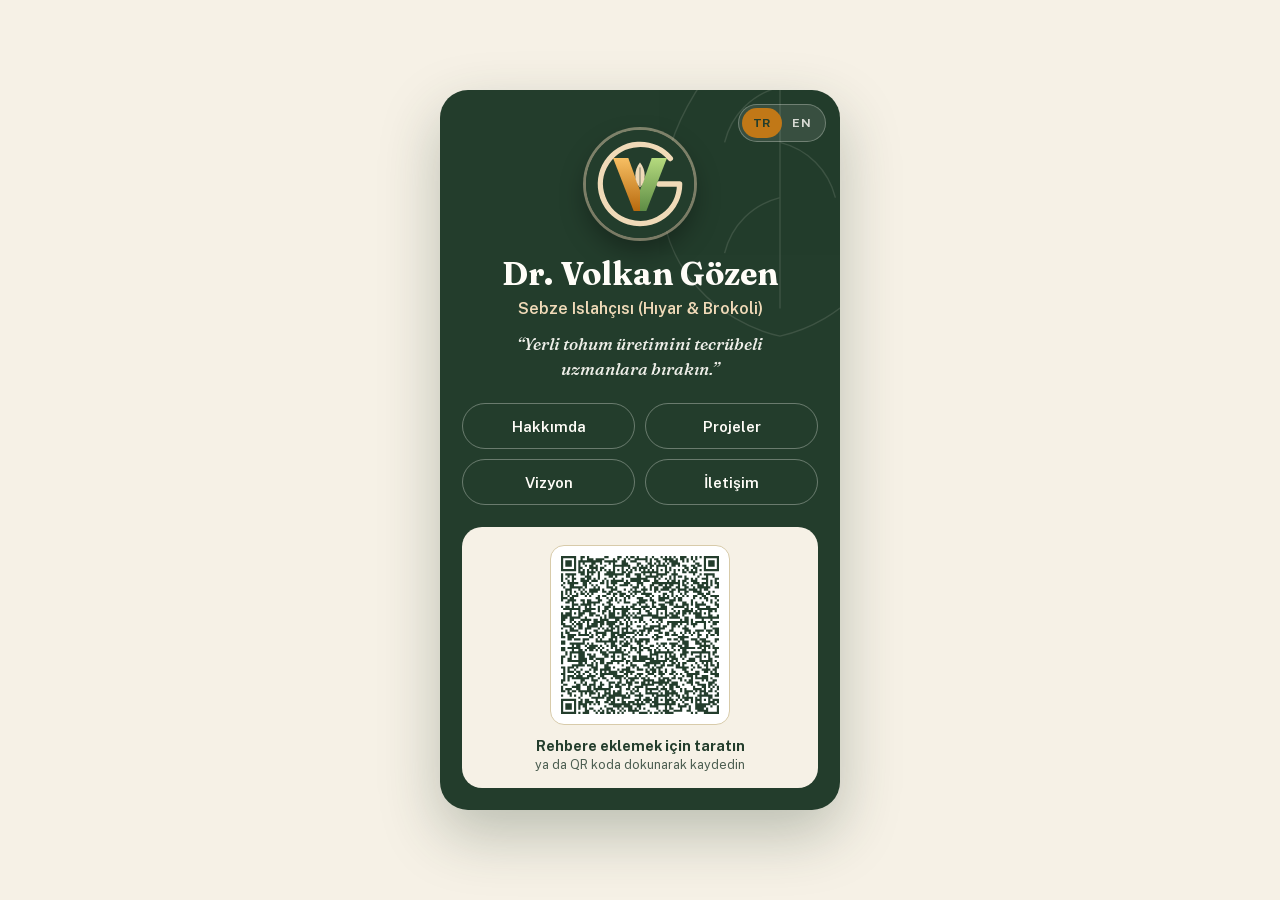
==== index.html @ b50037b3 "Add files via upload" ====
<!DOCTYPE html>
<html lang="tr">
<head>
<meta charset="utf-8">
<meta name="viewport" content="width=device-width, initial-scale=1, viewport-fit=cover">
<meta name="theme-color" content="#F6F1E6">
<title>Dr. Volkan Gözen — BizCard</title>
<meta name="description" content="Ziraat Mühendisi · Sebze Islahçısı · Veri Analisti — Antalya Batı Akdeniz Tarımsal Araştırma Enstitüsü">
<link rel="canonical" href="https://vlkgzn.github.io/BizCard/">
<link rel="alternate" hreflang="tr" href="https://vlkgzn.github.io/BizCard/">
<link rel="alternate" hreflang="en" href="https://vlkgzn.github.io/BizCard/en.html">
<link rel="icon" type="image/svg+xml" href="logo.svg">
<link rel="apple-touch-icon" href="apple-touch-icon.png">
<meta property="og:type" content="profile">
<meta property="og:url" content="https://vlkgzn.github.io/BizCard/">
<meta property="og:title" content="Dr. Volkan Gözen — BizCard">
<meta property="og:description" content="Ziraat Mühendisi · Sebze Islahçısı · Veri Analisti — Antalya Batı Akdeniz Tarımsal Araştırma Enstitüsü">
<meta property="og:image" content="https://vlkgzn.github.io/BizCard/og-image.png">
<meta name="twitter:card" content="summary_large_image">
<meta name="format-detection" content="telephone=no">
<style>
@font-face{font-family:'Fraunces';font-style:normal;font-weight:400 700;font-display:swap;src:url([data-uri]) format('woff2');unicode-range:U+0100-02BA,U+02BD-02C5,U+02C7-02CC,U+02CE-02D7,U+02DD-02FF,U+0304,U+0308,U+0329,U+1D00-1DBF,U+1E00-1E9F,U+1EF2-1EFF,U+2020,U+20A0-20AB,U+20AD-20C0,U+2113,U+2C60-2C7F,U+A720-A7FF;}
@font-face{font-family:'Fraunces';font-style:normal;font-weight:400 700;font-display:swap;src:url([data-uri]) format('woff2');unicode-range:U+0000-00FF,U+0131,U+0152-0153,U+02BB-02BC,U+02C6,U+02DA,U+02DC,U+0304,U+0308,U+0329,U+2000-206F,U+20AC,U+2122,U+2191,U+2193,U+2212,U+2215,U+FEFF,U+FFFD;}
@font-face{font-family:'Fraunces';font-style:italic;font-weight:500;font-display:swap;src:url([data-uri]) format('woff2');unicode-range:U+0100-02BA,U+02BD-02C5,U+02C7-02CC,U+02CE-02D7,U+02DD-02FF,U+0304,U+0308,U+0329,U+1D00-1DBF,U+1E00-1E9F,U+1EF2-1EFF,U+2020,U+20A0-20AB,U+20AD-20C0,U+2113,U+2C60-2C7F,U+A720-A7FF;}
@font-face{font-family:'Fraunces';font-style:italic;font-weight:500;font-display:swap;src:url([data-uri]) format('woff2');unicode-range:U+0000-00FF,U+0131,U+0152-0153,U+02BB-02BC,U+02C6,U+02DA,U+02DC,U+0304,U+0308,U+0329,U+2000-206F,U+20AC,U+2122,U+2191,U+2193,U+2212,U+2215,U+FEFF,U+FFFD;}
@font-face{font-family:'Public Sans';font-style:normal;font-weight:400 700;font-display:swap;src:url([data-uri]) format('woff2');unicode-range:U+0100-02BA,U+02BD-02C5,U+02C7-02CC,U+02CE-02D7,U+02DD-02FF,U+0304,U+0308,U+0329,U+1D00-1DBF,U+1E00-1E9F,U+1EF2-1EFF,U+2020,U+20A0-20AB,U+20AD-20C0,U+2113,U+2C60-2C7F,U+A720-A7FF;}
@font-face{font-family:'Public Sans';font-style:normal;font-weight:400 700;font-display:swap;src:url([data-uri]) format('woff2');unicode-range:U+0000-00FF,U+0131,U+0152-0153,U+02BB-02BC,U+02C6,U+02DA,U+02DC,U+0304,U+0308,U+0329,U+2000-206F,U+20AC,U+2122,U+2191,U+2193,U+2212,U+2215,U+FEFF,U+FFFD;}
:root{
  --ink:#1F2E24;
  --ink-soft:#4B5D50;
  --paper:#F6F1E6;
  --paper-2:#EDE4CF;
  --line:#D8CBAA;
  --pine:#233D2C;
  --pine-2:#2F4D38;
  --amber:#C17817;
  --amber-soft:#F0DAB8;
  --white:#FFFDF8;
  --gutter:40px;
}

*{box-sizing:border-box;}
html{-webkit-text-size-adjust:100%;}
body{margin:0;min-height:100vh;min-height:100dvh;background:var(--paper);font-family:'Public Sans',-apple-system,BlinkMacSystemFont,sans-serif;
  display:flex;align-items:center;justify-content:center;padding:20px 16px calc(20px + env(safe-area-inset-bottom));-webkit-font-smoothing:antialiased;}
a{color:inherit;text-decoration:none;-webkit-tap-highlight-color:transparent;}
.biz{position:relative;overflow:hidden;width:100%;max-width:400px;background:var(--pine);color:var(--white);border-radius:28px;
  padding:26px 22px 22px;text-align:center;box-shadow:0 24px 60px rgba(35,61,44,.28);}
.deco{position:absolute;right:-120px;top:-100px;width:360px;height:360px;opacity:.12;pointer-events:none;}
.lang{position:absolute;top:14px;right:14px;display:inline-flex;padding:3px;border-radius:999px;background:rgba(255,253,248,.1);border:1px solid rgba(255,253,248,.28);}
.lang a{display:inline-flex;align-items:center;justify-content:center;min-width:40px;min-height:30px;padding:0 10px;border-radius:999px;font-size:12px;font-weight:700;letter-spacing:.06em;color:rgba(255,253,248,.8);}
.lang a[aria-current="page"]{background:var(--amber);color:var(--pine);}
.logo{position:relative;display:block;width:108px;height:108px;margin:14px auto 0;border-radius:50%;
  box-shadow:0 0 0 3px rgba(240,218,184,.45),0 12px 26px rgba(0,0,0,.35);}
.logo svg{width:100%;height:100%;}
h1{position:relative;font-family:'Fraunces',Georgia,serif;font-weight:700;font-size:32px;line-height:1.1;margin:18px 0 0;}
.cred{font-size:.62em;font-weight:600;white-space:nowrap;}
.title{position:relative;font-size:16px;font-weight:600;color:var(--amber-soft);margin:8px 0 0;}
.quote{position:relative;font-family:'Fraunces',Georgia,serif;font-style:italic;font-weight:500;font-size:17px;line-height:1.45;opacity:.92;margin:14px auto 0;max-width:300px;}
.nav{position:relative;display:grid;grid-template-columns:1fr 1fr;gap:10px;margin-top:22px;}
.nav a{display:flex;align-items:center;justify-content:center;min-height:46px;border-radius:999px;border:1.5px solid rgba(255,253,248,.32);font-weight:600;font-size:15px;transition:background .15s,border-color .15s,color .15s;}
.nav a:hover,.nav a:active{background:var(--amber);border-color:var(--amber);color:var(--pine);}
.qr{position:relative;margin-top:22px;background:var(--paper);color:var(--ink);border-radius:20px;padding:18px 16px 16px;}
.qr a{display:block;width:180px;height:180px;margin:0 auto;padding:10px;background:#fff;border:1px solid var(--line);border-radius:14px;}
.qr svg{display:block;width:100%;height:100%;}
.qr-scan{font-size:14.5px;font-weight:700;color:var(--pine);margin:12px 0 0;}
.qr-tap{font-size:12.5px;color:var(--ink-soft);margin:3px 0 0;}
a:focus-visible{outline:3px solid var(--amber);outline-offset:3px;}
@media (max-width:360px){.logo{width:92px;height:92px;}h1{font-size:28px;}.qr a{width:160px;height:160px;}.nav a{font-size:14px;}}
@media (max-height:700px){.logo{width:84px;height:84px;margin-top:8px;}h1{margin-top:12px;}.qr a{width:150px;height:150px;}}

</style>
</head>
<body>
<main class="biz">
  <svg class="deco" viewBox="0 0 520 520" fill="none" stroke="#F6F1E6" stroke-width="2" aria-hidden="true">
    <path d="M260 20 C160 90 90 200 90 300 C90 400 170 480 260 500 C350 480 430 400 430 300 C430 200 360 90 260 20 Z"/><path d="M260 60 L260 460"/>
    <path d="M260 140 C220 150 190 180 180 220"/><path d="M260 220 C300 230 330 260 340 300"/><path d="M260 300 C220 310 190 340 180 380"/>
  </svg>
  <nav class="lang" aria-label="Dil seçimi">
    <a href="./" lang="tr" hreflang="tr" aria-current="page">TR</a>
    <a href="en.html" lang="en" hreflang="en">EN</a>
  </nav>
  <div class="logo"><svg xmlns="http://www.w3.org/2000/svg" viewBox="0 0 120 120" role="img" aria-label="Volkan Gözen logo"><defs><linearGradient id="vg-leaf" x1="0" y1="1" x2="0" y2="0"><stop offset="0" stop-color="#B86A0E"/><stop offset="1" stop-color="#F7BF63"/></linearGradient><linearGradient id="vg-green" x1="0" y1="1" x2="0" y2="0"><stop offset="0" stop-color="#5E8C45"/><stop offset="1" stop-color="#B5DA7E"/></linearGradient></defs>
<circle cx="60" cy="60" r="60" fill="#233D2C"/><path d="M93.7 31.7 A44 44 0 1 0 104 60 H81" fill="none" stroke="#F0DAB8" stroke-width="6" stroke-linecap="round" stroke-linejoin="round"/>
<path d="M30 31 H47 L60 67 V90 H53 Z" fill="url(#vg-leaf)"/><path d="M73 31 H90 L67 90 H60 V67 Z" fill="url(#vg-green)"/>
<path d="M60 64 C53 56 53 45 60 36 C67 45 67 56 60 64 Z" fill="#F0DAB8"/>
<path d="M60 62 V42" stroke="#233D2C" stroke-width="1.3" opacity=".5" stroke-linecap="round"/></svg></div>
  <h1>Dr. Volkan Gözen</h1>
  <p class="title">Sebze Islahçısı (Hıyar &amp; Brokoli)</p>
  <p class="quote">“Yerli tohum üretimini tecrübeli uzmanlara bırakın.”</p>
  <nav class="nav" aria-label="Bölümler">
    <a href="https://vlkgzn.github.io/dijital-kartvizit/#hakkimda">Hakkımda</a>
    <a href="https://vlkgzn.github.io/dijital-kartvizit/#projeler">Projeler</a>
    <a href="https://vlkgzn.github.io/dijital-kartvizit/#vizyon">Vizyon</a>
    <a href="https://vlkgzn.github.io/dijital-kartvizit/#iletisim">İletişim</a>
  </nav>
  <section class="qr">
    <a href="volkan-gozen.vcf" download="Volkan-Gozen.vcf" aria-label="Rehbere Kaydet"><svg xmlns="http://www.w3.org/2000/svg" viewBox="0 0 73 73"><path stroke="#233d2c" d="M0 0.5h7m2 0h2m1 0h1m7 0h2m4 0h2m2 0h1m1 0h2m1 0h1m3 0h1m2 0h1m3 0h1m1 0h1m1 0h1m1 0h1m2 0h3m2 0h1m1 0h1m1 0h1m1 0h7m-73 1h1m5 0h1m2 0h1m2 0h3m1 0h4m4 0h1m1 0h1m2 0h1m1 0h1m2 0h6m1 0h1m1 0h2m2 0h5m1 0h1m1 0h2m1 0h1m1 0h1m1 0h1m3 0h1m5 0h1m-73 1h1m1 0h3m1 0h1m1 0h11m1 0h6m2 0h2m2 0h3m4 0h1m1 0h1m2 0h2m2 0h1m1 0h4m2 0h1m1 0h1m2 0h1m4 0h1m1 0h3m1 0h1m-73 1h1m1 0h3m1 0h1m1 0h1m1 0h1m3 0h2m2 0h1m3 0h1m1 0h1m3 0h3m4 0h2m3 0h2m1 0h1m1 0h1m1 0h1m1 0h1m1 0h4m7 0h2m2 0h1m1 0h3m1 0h1m-73 1h1m1 0h3m1 0h1m1 0h1m2 0h1m1 0h2m1 0h1m3 0h1m3 0h8m3 0h1m1 0h1m1 0h1m1 0h2m1 0h5m2 0h2m1 0h1m1 0h2m2 0h2m1 0h2m1 0h1m1 0h3m1 0h1m-73 1h1m5 0h1m1 0h2m3 0h4m1 0h2m4 0h1m3 0h1m2 0h1m1 0h2m1 0h4m1 0h1m2 0h1m3 0h1m1 0h1m6 0h2m2 0h2m3 0h1m5 0h1m-73 1h7m1 0h1m1 0h1m1 0h1m1 0h1m1 0h1m1 0h1m1 0h1m1 0h1m1 0h1m1 0h1m1 0h1m1 0h1m1 0h1m1 0h1m1 0h1m1 0h1m1 0h1m1 0h1m1 0h1m1 0h1m1 0h1m1 0h1m1 0h1m1 0h1m1 0h1m1 0h1m1 0h1m1 0h1m1 0h1m1 0h7m-65 1h3m1 0h4m1 0h1m3 0h4m3 0h2m1 0h2m4 0h8m3 0h2m2 0h1m3 0h2m1 0h4m-63 1h1m1 0h5m2 0h2m1 0h1m1 0h1m2 0h1m2 0h9m1 0h2m2 0h3m1 0h1m2 0h1m2 0h5m2 0h3m7 0h1m2 0h1m1 0h5m-71 1h1m2 0h1m1 0h1m5 0h3m3 0h1m4 0h2m1 0h1m4 0h2m3 0h2m2 0h6m1 0h1m3 0h1m1 0h1m1 0h2m1 0h1m5 0h1m3 0h1m2 0h1m-71 1h1m1 0h1m2 0h2m2 0h2m1 0h2m1 0h1m1 0h1m2 0h1m3 0h1m3 0h1m3 0h8m3 0h1m1 0h1m2 0h1m1 0h1m1 0h1m4 0h2m1 0h1m1 0h1m2 0h3m3 0h2m-73 1h1m2 0h1m1 0h1m3 0h4m1 0h3m2 0h1m1 0h1m1 0h6m1 0h1m1 0h5m1 0h3m2 0h2m4 0h1m1 0h2m1 0h1m1 0h2m2 0h3m4 0h1m1 0h1m1 0h1m-71 1h1m1 0h5m2 0h2m1 0h1m4 0h2m1 0h1m1 0h3m3 0h3m3 0h3m4 0h13m1 0h1m1 0h1m2 0h3m1 0h3m1 0h1m1 0h2m-73 1h1m3 0h2m4 0h2m2 0h1m1 0h1m4 0h1m2 0h1m2 0h4m1 0h1m2 0h1m1 0h1m3 0h2m2 0h2m1 0h1m1 0h2m2 0h1m1 0h2m2 0h1m2 0h3m1 0h1m1 0h1m2 0h1m-72 1h1m2 0h6m1 0h1m3 0h1m1 0h1m3 0h3m1 0h1m7 0h3m2 0h1m2 0h1m1 0h2m2 0h4m2 0h2m2 0h2m2 0h1m1 0h6m2 0h2m-71 1h3m3 0h1m1 0h1m2 0h5m1 0h1m3 0h3m3 0h1m2 0h1m1 0h1m2 0h3m1 0h1m1 0h2m1 0h4m1 0h2m1 0h4m1 0h4m1 0h1m1 0h2m-68 1h1m1 0h1m1 0h1m1 0h1m2 0h1m1 0h1m1 0h4m2 0h2m1 0h2m2 0h2m3 0h1m1 0h4m1 0h1m4 0h1m1 0h1m4 0h2m2 0h1m2 0h2m2 0h4m3 0h1m1 0h1m-71 1h1m1 0h1m1 0h1m2 0h1m1 0h2m1 0h1m1 0h1m6 0h2m1 0h2m1 0h3m2 0h1m1 0h1m2 0h5m5 0h2m2 0h1m3 0h1m1 0h1m5 0h3m1 0h2m-69 1h1m2 0h1m1 0h3m3 0h1m1 0h1m3 0h1m1 0h2m3 0h1m2 0h2m1 0h2m1 0h1m5 0h2m1 0h1m2 0h1m1 0h1m1 0h1m1 0h1m1 0h1m2 0h1m1 0h1m2 0h2m2 0h2m2 0h4m-73 1h3m1 0h2m10 0h2m3 0h1m1 0h1m1 0h1m3 0h1m1 0h1m3 0h3m3 0h1m3 0h5m2 0h1m1 0h2m5 0h1m2 0h1m1 0h2m3 0h1m-72 1h1m2 0h4m2 0h2m1 0h2m3 0h2m3 0h2m1 0h1m1 0h1m1 0h1m6 0h4m1 0h2m2 0h3m2 0h3m1 0h2m4 0h1m6 0h1m1 0h1m2 0h1m-71 1h2m1 0h1m4 0h1m1 0h6m3 0h2m3 0h1m2 0h3m3 0h4m3 0h2m4 0h4m4 0h2m2 0h1m1 0h1m2 0h1m3 0h1m1 0h1m-67 1h3m1 0h5m1 0h1m3 0h1m2 0h2m9 0h2m1 0h1m2 0h1m2 0h1m2 0h3m2 0h2m1 0h1m2 0h3m1 0h1m1 0h5m4 0h2m-73 1h1m1 0h2m1 0h1m2 0h1m2 0h1m1 0h1m3 0h1m2 0h3m1 0h1m3 0h1m1 0h1m1 0h2m3 0h4m1 0h2m2 0h3m3 0h5m1 0h1m3 0h2m3 0h2m3 0h1m-72 1h8m2 0h5m1 0h1m2 0h2m2 0h8m1 0h4m1 0h1m2 0h1m2 0h5m2 0h1m5 0h2m1 0h1m2 0h9m-68 1h1m3 0h1m1 0h4m3 0h1m1 0h2m1 0h1m1 0h1m3 0h3m5 0h1m2 0h2m3 0h1m3 0h1m3 0h1m1 0h1m1 0h5m1 0h1m1 0h1m3 0h2m1 0h1m-72 1h1m1 0h3m1 0h1m1 0h3m2 0h3m3 0h1m2 0h3m1 0h1m1 0h2m1 0h1m1 0h1m1 0h2m3 0h2m2 0h1m1 0h1m1 0h1m1 0h2m1 0h2m1 0h2m1 0h1m1 0h4m1 0h1m1 0h1m-69 1h5m3 0h2m3 0h2m1 0h2m2 0h1m1 0h3m3 0h3m1 0h1m1 0h1m2 0h8m3 0h2m1 0h3m2 0h1m5 0h3m3 0h2m2 0h1m-73 1h3m1 0h5m2 0h1m6 0h1m1 0h1m1 0h7m1 0h2m1 0h5m4 0h7m1 0h5m2 0h2m3 0h11m-73 1h2m2 0h2m3 0h5m1 0h2m1 0h4m3 0h2m2 0h1m1 0h1m4 0h2m3 0h1m3 0h2m8 0h1m1 0h2m1 0h1m4 0h1m3 0h1m-70 1h1m3 0h1m1 0h1m1 0h1m1 0h1m1 0h1m2 0h5m1 0h5m1 0h1m2 0h1m1 0h1m1 0h1m1 0h1m1 0h1m3 0h1m1 0h1m1 0h1m2 0h10m1 0h1m1 0h5m1 0h1m1 0h3m-73 1h2m3 0h1m1 0h3m2 0h1m1 0h3m1 0h2m1 0h4m2 0h2m1 0h1m1 0h1m6 0h1m5 0h1m3 0h1m1 0h3m1 0h1m2 0h1m1 0h3m3 0h1m3 0h2m-71 1h4m1 0h1m1 0h2m2 0h5m1 0h1m3 0h2m1 0h2m3 0h2m3 0h2m1 0h1m2 0h5m1 0h2m2 0h2m1 0h1m2 0h1m3 0h1m4 0h1m2 0h1m-70 1h1m3 0h2m2 0h2m1 0h3m3 0h1m1 0h1m1 0h1m1 0h2m1 0h1m1 0h3m1 0h1m5 0h5m2 0h3m3 0h1m4 0h3m7 0h1m3 0h3m-71 1h1m1 0h4m3 0h1m3 0h2m3 0h4m2 0h1m1 0h1m1 0h1m2 0h2m1 0h3m1 0h2m1 0h3m4 0h2m5 0h3m2 0h4m1 0h3m1 0h2m-73 1h1m1 0h2m4 0h1m2 0h1m1 0h1m2 0h5m2 0h4m1 0h6m1 0h1m1 0h1m2 0h1m4 0h2m1 0h2m2 0h1m2 0h1m1 0h1m1 0h1m1 0h1m1 0h1m4 0h1m2 0h2m-73 1h1m2 0h4m1 0h5m1 0h1m1 0h1m2 0h2m2 0h2m1 0h4m4 0h1m1 0h2m1 0h1m3 0h2m3 0h2m1 0h3m2 0h1m3 0h1m2 0h2m2 0h1m1 0h2m1 0h1m-73 1h2m1 0h3m7 0h2m2 0h1m1 0h1m3 0h3m1 0h2m1 0h2m1 0h1m8 0h1m1 0h3m7 0h5m4 0h1m3 0h1m-65 1h2m1 0h3m1 0h3m3 0h1m1 0h1m3 0h2m1 0h1m3 0h1m2 0h1m1 0h1m1 0h5m2 0h2m4 0h2m1 0h2m1 0h2m3 0h3m1 0h3m4 0h2m-73 1h2m8 0h1m5 0h10m1 0h2m1 0h1m1 0h1m1 0h4m1 0h2m13 0h1m1 0h3m3 0h2m1 0h4m2 0h1m-72 1h2m2 0h7m1 0h1m1 0h1m5 0h1m2 0h2m2 0h1m1 0h3m3 0h2m2 0h1m4 0h1m1 0h3m1 0h4m2 0h3m3 0h3m1 0h1m2 0h1m-65 1h1m1 0h2m2 0h1m1 0h4m1 0h1m2 0h1m1 0h3m2 0h3m1 0h1m3 0h2m3 0h2m2 0h1m1 0h1m3 0h2m1 0h2m1 0h2m5 0h5m1 0h1m-71 1h2m1 0h6m3 0h4m1 0h1m1 0h1m3 0h1m1 0h1m1 0h1m4 0h3m1 0h1m1 0h3m3 0h1m3 0h1m2 0h1m3 0h7m1 0h2m1 0h1m1 0h1m1 0h3m-73 1h2m3 0h1m2 0h2m1 0h1m1 0h2m1 0h1m1 0h1m2 0h1m3 0h3m1 0h1m2 0h1m1 0h1m1 0h2m2 0h2m1 0h1m1 0h1m3 0h1m2 0h1m1 0h1m1 0h2m7 0h2m4 0h1m-70 1h1m1 0h7m7 0h3m1 0h7m2 0h1m3 0h2m4 0h1m1 0h9m4 0h3m1 0h9m1 0h2m-70 1h1m1 0h1m3 0h3m1 0h2m1 0h1m3 0h3m2 0h1m3 0h3m5 0h1m4 0h4m3 0h1m1 0h1m1 0h1m2 0h3m2 0h1m3 0h1m3 0h1m1 0h1m-71 1h2m2 0h1m1 0h1m1 0h3m2 0h3m4 0h2m1 0h2m1 0h1m1 0h1m2 0h1m1 0h2m1 0h4m1 0h1m2 0h1m1 0h1m1 0h1m1 0h3m2 0h1m1 0h1m4 0h3m1 0h1m1 0h1m2 0h2m-73 1h1m2 0h2m3 0h4m1 0h2m1 0h4m4 0h1m3 0h2m3 0h2m1 0h7m1 0h1m3 0h2m1 0h3m2 0h1m2 0h3m2 0h1m3 0h2m-70 1h1m2 0h9m3 0h1m2 0h2m3 0h6m1 0h2m1 0h6m2 0h8m1 0h2m1 0h1m4 0h4m2 0h6m1 0h1m-72 1h1m7 0h2m1 0h1m2 0h1m1 0h1m1 0h2m1 0h3m2 0h1m3 0h1m1 0h1m6 0h7m1 0h1m3 0h2m1 0h1m1 0h2m4 0h1m2 0h1m1 0h1m1 0h1m2 0h1m-68 1h6m1 0h3m1 0h1m3 0h2m6 0h1m3 0h3m3 0h3m2 0h1m2 0h2m1 0h3m1 0h2m1 0h1m3 0h1m2 0h1m2 0h2m1 0h2m1 0h1m-73 1h2m1 0h3m1 0h1m6 0h3m3 0h3m1 0h1m5 0h2m1 0h1m1 0h1m4 0h1m1 0h1m1 0h3m6 0h6m2 0h1m1 0h2m2 0h1m3 0h2m-72 1h1m1 0h1m2 0h1m2 0h1m3 0h1m1 0h2m1 0h5m3 0h1m1 0h4m3 0h3m1 0h1m1 0h3m1 0h1m2 0h1m2 0h1m4 0h2m2 0h1m4 0h4m1 0h2m-71 1h1m1 0h3m1 0h2m2 0h2m2 0h1m2 0h1m1 0h1m1 0h4m1 0h2m1 0h4m5 0h2m1 0h2m1 0h2m1 0h1m2 0h2m4 0h2m3 0h2m2 0h2m1 0h1m1 0h1m-72 1h2m4 0h1m1 0h1m1 0h1m2 0h1m2 0h1m1 0h8m3 0h2m1 0h1m2 0h3m2 0h3m2 0h3m2 0h2m1 0h1m1 0h1m2 0h6m5 0h4m-72 1h1m1 0h3m1 0h3m2 0h4m2 0h2m4 0h5m1 0h1m3 0h1m1 0h1m2 0h1m3 0h1m2 0h1m5 0h1m3 0h1m1 0h3m1 0h1m2 0h3m3 0h2m-72 1h1m1 0h1m1 0h8m1 0h1m2 0h1m1 0h2m2 0h1m1 0h3m1 0h1m1 0h5m1 0h2m1 0h1m4 0h1m1 0h3m1 0h2m1 0h2m4 0h1m1 0h6m1 0h1m-70 1h2m1 0h1m5 0h2m3 0h3m4 0h1m5 0h1m2 0h1m1 0h2m4 0h5m2 0h3m1 0h2m4 0h1m1 0h1m1 0h2m4 0h1m1 0h1m2 0h2m-72 1h1m5 0h1m2 0h1m1 0h1m3 0h1m2 0h1m3 0h3m1 0h2m2 0h3m1 0h2m1 0h2m1 0h1m1 0h8m1 0h3m4 0h3m1 0h2m4 0h3m-70 1h2m4 0h2m1 0h2m1 0h3m2 0h2m2 0h1m2 0h2m1 0h2m1 0h2m4 0h6m2 0h2m1 0h1m1 0h4m2 0h1m3 0h1m2 0h4m1 0h2m1 0h1m-72 1h1m4 0h4m3 0h2m1 0h1m1 0h2m3 0h2m1 0h3m3 0h1m2 0h4m1 0h1m4 0h1m2 0h1m2 0h2m1 0h2m6 0h1m3 0h2m1 0h1m1 0h1m1 0h1m-73 1h1m1 0h3m2 0h2m3 0h2m1 0h8m4 0h1m2 0h2m1 0h1m1 0h1m3 0h6m1 0h3m1 0h2m3 0h1m1 0h1m3 0h4m1 0h1m2 0h1m2 0h1m-73 1h2m1 0h1m1 0h2m1 0h7m1 0h1m3 0h1m1 0h1m1 0h1m1 0h2m4 0h1m1 0h2m3 0h1m1 0h1m3 0h1m2 0h2m1 0h2m2 0h1m1 0h4m1 0h1m1 0h3m1 0h2m1 0h1m-69 1h2m4 0h1m1 0h1m1 0h3m1 0h1m2 0h3m1 0h4m2 0h1m1 0h2m2 0h1m2 0h6m1 0h1m1 0h6m3 0h2m2 0h1m2 0h1m1 0h2m4 0h1m-73 1h1m3 0h1m1 0h1m2 0h1m3 0h1m3 0h1m1 0h2m1 0h8m1 0h1m2 0h4m4 0h1m1 0h6m1 0h1m1 0h2m1 0h1m1 0h1m4 0h7m1 0h2m-65 1h1m5 0h6m1 0h4m3 0h4m4 0h1m2 0h2m2 0h2m3 0h1m1 0h1m3 0h1m1 0h5m1 0h1m1 0h1m3 0h2m-70 1h7m2 0h1m1 0h2m3 0h1m4 0h2m1 0h1m1 0h1m1 0h1m5 0h3m1 0h4m1 0h2m1 0h1m1 0h4m1 0h1m1 0h1m1 0h2m1 0h1m1 0h3m1 0h1m1 0h1m1 0h3m-73 1h1m5 0h1m1 0h2m1 0h4m1 0h2m2 0h2m1 0h2m3 0h2m1 0h3m1 0h1m1 0h1m1 0h2m1 0h3m3 0h2m1 0h2m3 0h1m3 0h1m1 0h1m1 0h1m3 0h3m1 0h1m-73 1h1m1 0h3m1 0h1m1 0h4m1 0h1m1 0h1m1 0h1m4 0h10m1 0h6m2 0h1m1 0h10m1 0h1m2 0h2m3 0h7m1 0h2m-72 1h1m1 0h3m1 0h1m1 0h1m1 0h2m8 0h1m3 0h4m1 0h4m2 0h2m4 0h4m3 0h1m1 0h1m3 0h4m1 0h1m2 0h5m2 0h1m2 0h1m-73 1h1m1 0h3m1 0h1m1 0h1m2 0h1m1 0h2m3 0h1m2 0h3m2 0h1m1 0h1m2 0h2m1 0h1m1 0h1m1 0h1m5 0h1m3 0h1m1 0h2m3 0h1m3 0h1m2 0h4m1 0h1m4 0h1m-73 1h1m5 0h1m4 0h2m2 0h1m1 0h1m1 0h1m1 0h1m1 0h2m2 0h1m1 0h1m1 0h5m4 0h1m4 0h1m1 0h3m2 0h4m2 0h2m3 0h5m4 0h1m-73 1h7m1 0h1m1 0h3m3 0h1m1 0h2m1 0h2m1 0h1m1 0h1m1 0h1m4 0h1m2 0h4m1 0h1m1 0h2m1 0h1m1 0h4m8 0h1m1 0h1m3 0h7"/></svg></a>
    <p class="qr-scan">Rehbere eklemek için taratın</p>
    <p class="qr-tap">ya da QR koda dokunarak kaydedin</p>
  </section>
</main>
</body>
</html>
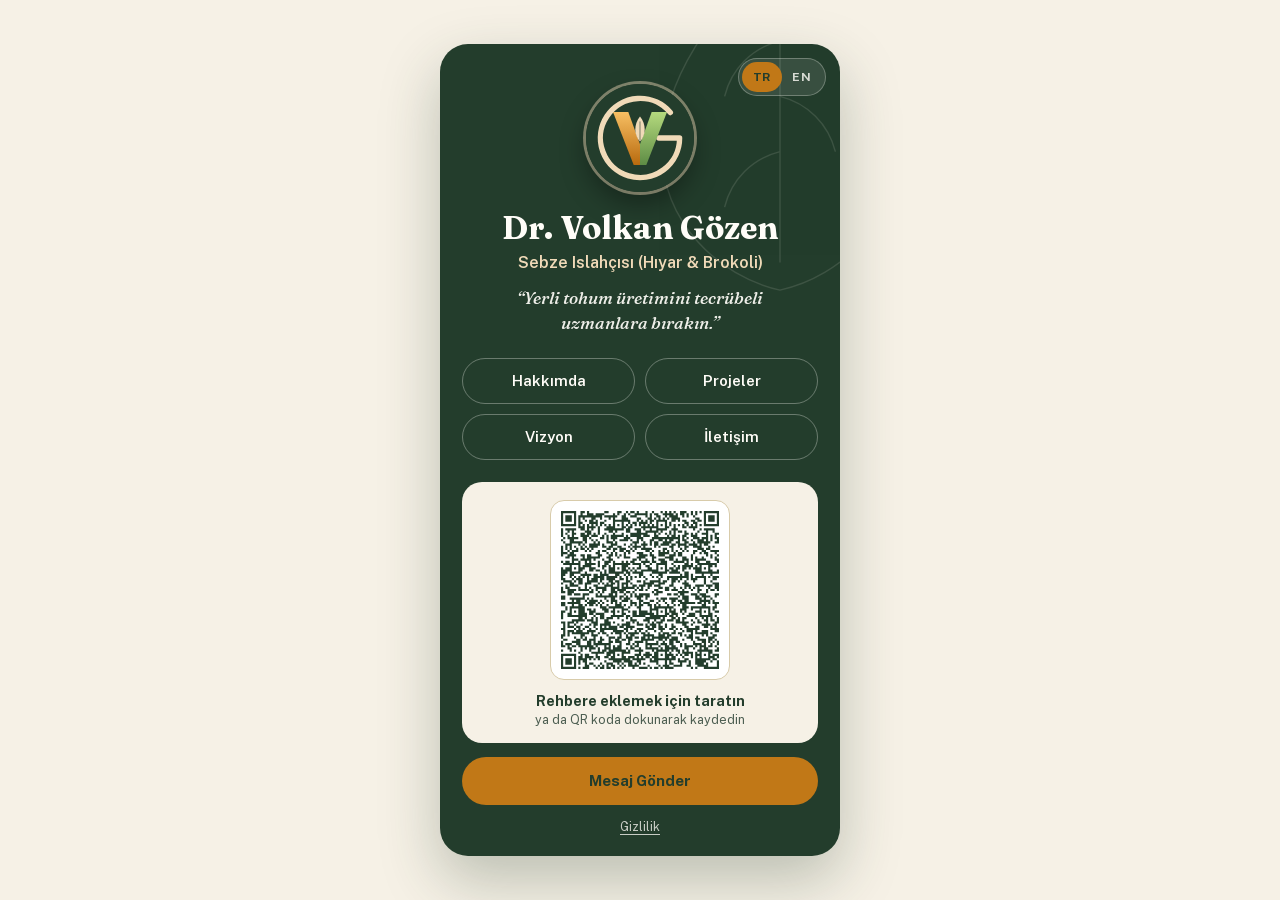
==== commit 5f9ef8c1: "Link contact and privacy pages from the card; cache them offline Co-Authored-By: Claude Opus 5.5 <no" ====
--- a/index.html
+++ b/index.html
@@ -11,6 +11,11 @@
 <link rel="alternate" hreflang="en" href="https://vlkgzn.github.io/BizCard/en.html">
 <link rel="icon" type="image/svg+xml" href="logo.svg">
 <link rel="apple-touch-icon" href="apple-touch-icon.png">
+<link rel="manifest" href="manifest.webmanifest">
+<meta name="mobile-web-app-capable" content="yes">
+<meta name="apple-mobile-web-app-capable" content="yes">
+<meta name="apple-mobile-web-app-status-bar-style" content="default">
+<meta name="apple-mobile-web-app-title" content="BizCard">
 <meta property="og:type" content="profile">
 <meta property="og:url" content="https://vlkgzn.github.io/BizCard/">
 <meta property="og:title" content="Dr. Volkan Gözen — BizCard">
@@ -69,6 +74,10 @@
 @media (max-width:360px){.logo{width:92px;height:92px;}h1{font-size:28px;}.qr a{width:160px;height:160px;}.nav a{font-size:14px;}}
 @media (max-height:700px){.logo{width:84px;height:84px;margin-top:8px;}h1{margin-top:12px;}.qr a{width:150px;height:150px;}}
 
+.cta{position:relative;display:flex;align-items:center;justify-content:center;min-height:48px;margin-top:14px;border-radius:999px;background:var(--amber);color:var(--pine);font-weight:700;font-size:15px;}
+.cta:hover,.cta:active{background:var(--amber-soft);}
+.foot{position:relative;margin:14px 0 0;font-size:12.5px;opacity:.75;}
+.foot a{text-decoration:underline;text-underline-offset:3px;}
 </style>
 </head>
 <body>
@@ -100,6 +109,9 @@
     <p class="qr-scan">Rehbere eklemek için taratın</p>
     <p class="qr-tap">ya da QR koda dokunarak kaydedin</p>
   </section>
+  <a class="cta" href="iletisim.html">Mesaj Gönder</a>
+  <p class="foot"><a href="gizlilik.html">Gizlilik</a></p>
 </main>
+<script src="app.js" defer></script>
 </body>
 </html>
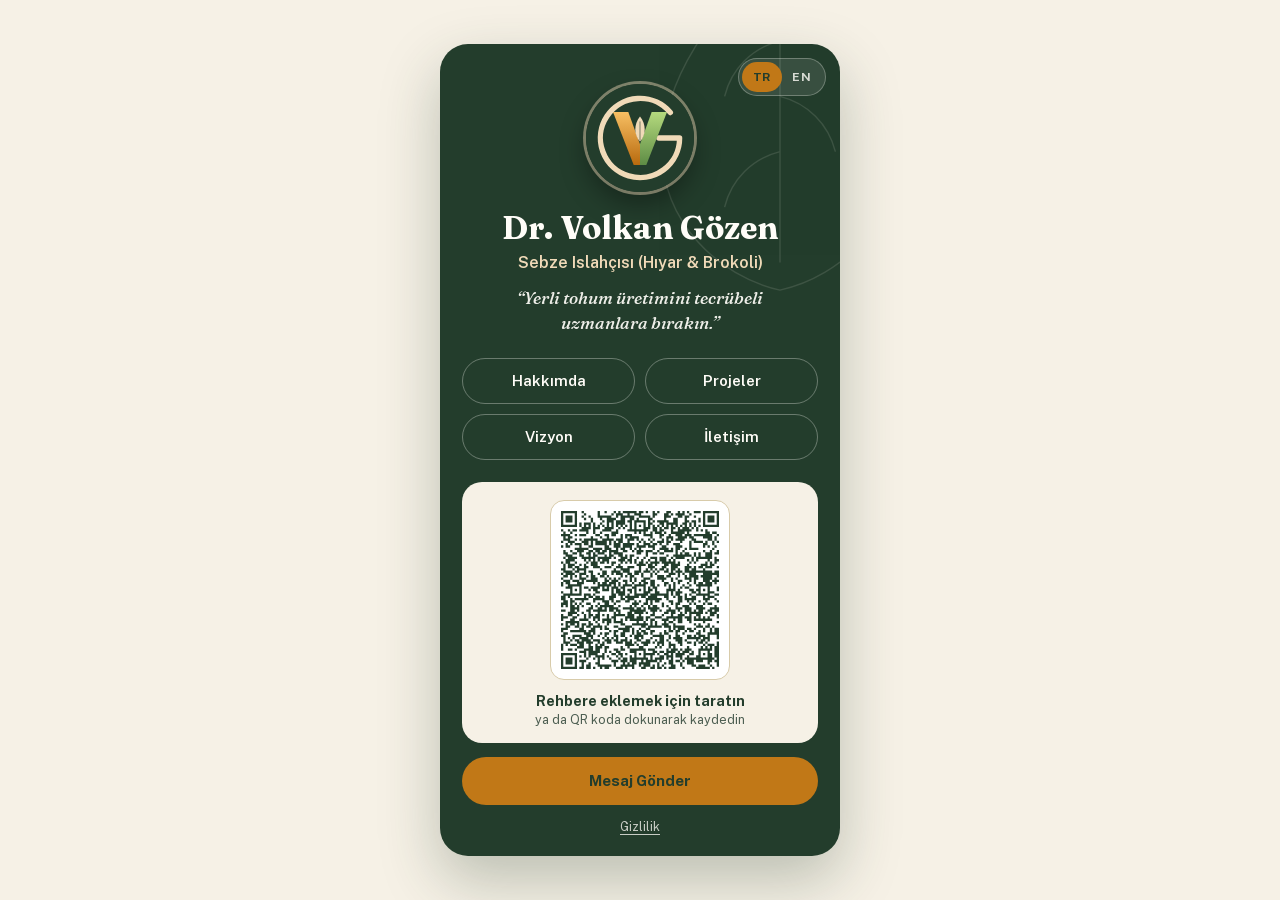
==== commit 23f8529a: "Merge: rehber kartında volkangozen.com" ====
--- a/index.html
+++ b/index.html
@@ -6,9 +6,9 @@
 <meta name="theme-color" content="#F6F1E6">
 <title>Dr. Volkan Gözen — BizCard</title>
 <meta name="description" content="Ziraat Mühendisi · Sebze Islahçısı · Veri Analisti — Antalya Batı Akdeniz Tarımsal Araştırma Enstitüsü">
-<link rel="canonical" href="https://vlkgzn.github.io/BizCard/">
-<link rel="alternate" hreflang="tr" href="https://vlkgzn.github.io/BizCard/">
-<link rel="alternate" hreflang="en" href="https://vlkgzn.github.io/BizCard/en.html">
+<link rel="canonical" href="https://www.volkangozen.com/">
+<link rel="alternate" hreflang="tr" href="https://www.volkangozen.com/">
+<link rel="alternate" hreflang="en" href="https://www.volkangozen.com/en.html">
 <link rel="icon" type="image/svg+xml" href="logo.svg">
 <link rel="apple-touch-icon" href="apple-touch-icon.png">
 <link rel="manifest" href="manifest.webmanifest">
@@ -17,10 +17,10 @@
 <meta name="apple-mobile-web-app-status-bar-style" content="default">
 <meta name="apple-mobile-web-app-title" content="BizCard">
 <meta property="og:type" content="profile">
-<meta property="og:url" content="https://vlkgzn.github.io/BizCard/">
+<meta property="og:url" content="https://www.volkangozen.com/">
 <meta property="og:title" content="Dr. Volkan Gözen — BizCard">
 <meta property="og:description" content="Ziraat Mühendisi · Sebze Islahçısı · Veri Analisti — Antalya Batı Akdeniz Tarımsal Araştırma Enstitüsü">
-<meta property="og:image" content="https://vlkgzn.github.io/BizCard/og-image.png">
+<meta property="og:image" content="https://www.volkangozen.com/og-image.png">
 <meta name="twitter:card" content="summary_large_image">
 <meta name="format-detection" content="telephone=no">
 <style>
@@ -105,7 +105,7 @@
     <a href="https://vlkgzn.github.io/dijital-kartvizit/#iletisim">İletişim</a>
   </nav>
   <section class="qr">
-    <a href="volkan-gozen.vcf" download="Volkan-Gozen.vcf" aria-label="Rehbere Kaydet"><svg xmlns="http://www.w3.org/2000/svg" viewBox="0 0 73 73"><path stroke="#233d2c" d="M0 0.5h7m2 0h2m1 0h1m7 0h2m4 0h2m2 0h1m1 0h2m1 0h1m3 0h1m2 0h1m3 0h1m1 0h1m1 0h1m1 0h1m2 0h3m2 0h1m1 0h1m1 0h1m1 0h7m-73 1h1m5 0h1m2 0h1m2 0h3m1 0h4m4 0h1m1 0h1m2 0h1m1 0h1m2 0h6m1 0h1m1 0h2m2 0h5m1 0h1m1 0h2m1 0h1m1 0h1m1 0h1m3 0h1m5 0h1m-73 1h1m1 0h3m1 0h1m1 0h11m1 0h6m2 0h2m2 0h3m4 0h1m1 0h1m2 0h2m2 0h1m1 0h4m2 0h1m1 0h1m2 0h1m4 0h1m1 0h3m1 0h1m-73 1h1m1 0h3m1 0h1m1 0h1m1 0h1m3 0h2m2 0h1m3 0h1m1 0h1m3 0h3m4 0h2m3 0h2m1 0h1m1 0h1m1 0h1m1 0h1m1 0h4m7 0h2m2 0h1m1 0h3m1 0h1m-73 1h1m1 0h3m1 0h1m1 0h1m2 0h1m1 0h2m1 0h1m3 0h1m3 0h8m3 0h1m1 0h1m1 0h1m1 0h2m1 0h5m2 0h2m1 0h1m1 0h2m2 0h2m1 0h2m1 0h1m1 0h3m1 0h1m-73 1h1m5 0h1m1 0h2m3 0h4m1 0h2m4 0h1m3 0h1m2 0h1m1 0h2m1 0h4m1 0h1m2 0h1m3 0h1m1 0h1m6 0h2m2 0h2m3 0h1m5 0h1m-73 1h7m1 0h1m1 0h1m1 0h1m1 0h1m1 0h1m1 0h1m1 0h1m1 0h1m1 0h1m1 0h1m1 0h1m1 0h1m1 0h1m1 0h1m1 0h1m1 0h1m1 0h1m1 0h1m1 0h1m1 0h1m1 0h1m1 0h1m1 0h1m1 0h1m1 0h1m1 0h1m1 0h1m1 0h1m1 0h1m1 0h7m-65 1h3m1 0h4m1 0h1m3 0h4m3 0h2m1 0h2m4 0h8m3 0h2m2 0h1m3 0h2m1 0h4m-63 1h1m1 0h5m2 0h2m1 0h1m1 0h1m2 0h1m2 0h9m1 0h2m2 0h3m1 0h1m2 0h1m2 0h5m2 0h3m7 0h1m2 0h1m1 0h5m-71 1h1m2 0h1m1 0h1m5 0h3m3 0h1m4 0h2m1 0h1m4 0h2m3 0h2m2 0h6m1 0h1m3 0h1m1 0h1m1 0h2m1 0h1m5 0h1m3 0h1m2 0h1m-71 1h1m1 0h1m2 0h2m2 0h2m1 0h2m1 0h1m1 0h1m2 0h1m3 0h1m3 0h1m3 0h8m3 0h1m1 0h1m2 0h1m1 0h1m1 0h1m4 0h2m1 0h1m1 0h1m2 0h3m3 0h2m-73 1h1m2 0h1m1 0h1m3 0h4m1 0h3m2 0h1m1 0h1m1 0h6m1 0h1m1 0h5m1 0h3m2 0h2m4 0h1m1 0h2m1 0h1m1 0h2m2 0h3m4 0h1m1 0h1m1 0h1m-71 1h1m1 0h5m2 0h2m1 0h1m4 0h2m1 0h1m1 0h3m3 0h3m3 0h3m4 0h13m1 0h1m1 0h1m2 0h3m1 0h3m1 0h1m1 0h2m-73 1h1m3 0h2m4 0h2m2 0h1m1 0h1m4 0h1m2 0h1m2 0h4m1 0h1m2 0h1m1 0h1m3 0h2m2 0h2m1 0h1m1 0h2m2 0h1m1 0h2m2 0h1m2 0h3m1 0h1m1 0h1m2 0h1m-72 1h1m2 0h6m1 0h1m3 0h1m1 0h1m3 0h3m1 0h1m7 0h3m2 0h1m2 0h1m1 0h2m2 0h4m2 0h2m2 0h2m2 0h1m1 0h6m2 0h2m-71 1h3m3 0h1m1 0h1m2 0h5m1 0h1m3 0h3m3 0h1m2 0h1m1 0h1m2 0h3m1 0h1m1 0h2m1 0h4m1 0h2m1 0h4m1 0h4m1 0h1m1 0h2m-68 1h1m1 0h1m1 0h1m1 0h1m2 0h1m1 0h1m1 0h4m2 0h2m1 0h2m2 0h2m3 0h1m1 0h4m1 0h1m4 0h1m1 0h1m4 0h2m2 0h1m2 0h2m2 0h4m3 0h1m1 0h1m-71 1h1m1 0h1m1 0h1m2 0h1m1 0h2m1 0h1m1 0h1m6 0h2m1 0h2m1 0h3m2 0h1m1 0h1m2 0h5m5 0h2m2 0h1m3 0h1m1 0h1m5 0h3m1 0h2m-69 1h1m2 0h1m1 0h3m3 0h1m1 0h1m3 0h1m1 0h2m3 0h1m2 0h2m1 0h2m1 0h1m5 0h2m1 0h1m2 0h1m1 0h1m1 0h1m1 0h1m1 0h1m2 0h1m1 0h1m2 0h2m2 0h2m2 0h4m-73 1h3m1 0h2m10 0h2m3 0h1m1 0h1m1 0h1m3 0h1m1 0h1m3 0h3m3 0h1m3 0h5m2 0h1m1 0h2m5 0h1m2 0h1m1 0h2m3 0h1m-72 1h1m2 0h4m2 0h2m1 0h2m3 0h2m3 0h2m1 0h1m1 0h1m1 0h1m6 0h4m1 0h2m2 0h3m2 0h3m1 0h2m4 0h1m6 0h1m1 0h1m2 0h1m-71 1h2m1 0h1m4 0h1m1 0h6m3 0h2m3 0h1m2 0h3m3 0h4m3 0h2m4 0h4m4 0h2m2 0h1m1 0h1m2 0h1m3 0h1m1 0h1m-67 1h3m1 0h5m1 0h1m3 0h1m2 0h2m9 0h2m1 0h1m2 0h1m2 0h1m2 0h3m2 0h2m1 0h1m2 0h3m1 0h1m1 0h5m4 0h2m-73 1h1m1 0h2m1 0h1m2 0h1m2 0h1m1 0h1m3 0h1m2 0h3m1 0h1m3 0h1m1 0h1m1 0h2m3 0h4m1 0h2m2 0h3m3 0h5m1 0h1m3 0h2m3 0h2m3 0h1m-72 1h8m2 0h5m1 0h1m2 0h2m2 0h8m1 0h4m1 0h1m2 0h1m2 0h5m2 0h1m5 0h2m1 0h1m2 0h9m-68 1h1m3 0h1m1 0h4m3 0h1m1 0h2m1 0h1m1 0h1m3 0h3m5 0h1m2 0h2m3 0h1m3 0h1m3 0h1m1 0h1m1 0h5m1 0h1m1 0h1m3 0h2m1 0h1m-72 1h1m1 0h3m1 0h1m1 0h3m2 0h3m3 0h1m2 0h3m1 0h1m1 0h2m1 0h1m1 0h1m1 0h2m3 0h2m2 0h1m1 0h1m1 0h1m1 0h2m1 0h2m1 0h2m1 0h1m1 0h4m1 0h1m1 0h1m-69 1h5m3 0h2m3 0h2m1 0h2m2 0h1m1 0h3m3 0h3m1 0h1m1 0h1m2 0h8m3 0h2m1 0h3m2 0h1m5 0h3m3 0h2m2 0h1m-73 1h3m1 0h5m2 0h1m6 0h1m1 0h1m1 0h7m1 0h2m1 0h5m4 0h7m1 0h5m2 0h2m3 0h11m-73 1h2m2 0h2m3 0h5m1 0h2m1 0h4m3 0h2m2 0h1m1 0h1m4 0h2m3 0h1m3 0h2m8 0h1m1 0h2m1 0h1m4 0h1m3 0h1m-70 1h1m3 0h1m1 0h1m1 0h1m1 0h1m1 0h1m2 0h5m1 0h5m1 0h1m2 0h1m1 0h1m1 0h1m1 0h1m1 0h1m3 0h1m1 0h1m1 0h1m2 0h10m1 0h1m1 0h5m1 0h1m1 0h3m-73 1h2m3 0h1m1 0h3m2 0h1m1 0h3m1 0h2m1 0h4m2 0h2m1 0h1m1 0h1m6 0h1m5 0h1m3 0h1m1 0h3m1 0h1m2 0h1m1 0h3m3 0h1m3 0h2m-71 1h4m1 0h1m1 0h2m2 0h5m1 0h1m3 0h2m1 0h2m3 0h2m3 0h2m1 0h1m2 0h5m1 0h2m2 0h2m1 0h1m2 0h1m3 0h1m4 0h1m2 0h1m-70 1h1m3 0h2m2 0h2m1 0h3m3 0h1m1 0h1m1 0h1m1 0h2m1 0h1m1 0h3m1 0h1m5 0h5m2 0h3m3 0h1m4 0h3m7 0h1m3 0h3m-71 1h1m1 0h4m3 0h1m3 0h2m3 0h4m2 0h1m1 0h1m1 0h1m2 0h2m1 0h3m1 0h2m1 0h3m4 0h2m5 0h3m2 0h4m1 0h3m1 0h2m-73 1h1m1 0h2m4 0h1m2 0h1m1 0h1m2 0h5m2 0h4m1 0h6m1 0h1m1 0h1m2 0h1m4 0h2m1 0h2m2 0h1m2 0h1m1 0h1m1 0h1m1 0h1m1 0h1m4 0h1m2 0h2m-73 1h1m2 0h4m1 0h5m1 0h1m1 0h1m2 0h2m2 0h2m1 0h4m4 0h1m1 0h2m1 0h1m3 0h2m3 0h2m1 0h3m2 0h1m3 0h1m2 0h2m2 0h1m1 0h2m1 0h1m-73 1h2m1 0h3m7 0h2m2 0h1m1 0h1m3 0h3m1 0h2m1 0h2m1 0h1m8 0h1m1 0h3m7 0h5m4 0h1m3 0h1m-65 1h2m1 0h3m1 0h3m3 0h1m1 0h1m3 0h2m1 0h1m3 0h1m2 0h1m1 0h1m1 0h5m2 0h2m4 0h2m1 0h2m1 0h2m3 0h3m1 0h3m4 0h2m-73 1h2m8 0h1m5 0h10m1 0h2m1 0h1m1 0h1m1 0h4m1 0h2m13 0h1m1 0h3m3 0h2m1 0h4m2 0h1m-72 1h2m2 0h7m1 0h1m1 0h1m5 0h1m2 0h2m2 0h1m1 0h3m3 0h2m2 0h1m4 0h1m1 0h3m1 0h4m2 0h3m3 0h3m1 0h1m2 0h1m-65 1h1m1 0h2m2 0h1m1 0h4m1 0h1m2 0h1m1 0h3m2 0h3m1 0h1m3 0h2m3 0h2m2 0h1m1 0h1m3 0h2m1 0h2m1 0h2m5 0h5m1 0h1m-71 1h2m1 0h6m3 0h4m1 0h1m1 0h1m3 0h1m1 0h1m1 0h1m4 0h3m1 0h1m1 0h3m3 0h1m3 0h1m2 0h1m3 0h7m1 0h2m1 0h1m1 0h1m1 0h3m-73 1h2m3 0h1m2 0h2m1 0h1m1 0h2m1 0h1m1 0h1m2 0h1m3 0h3m1 0h1m2 0h1m1 0h1m1 0h2m2 0h2m1 0h1m1 0h1m3 0h1m2 0h1m1 0h1m1 0h2m7 0h2m4 0h1m-70 1h1m1 0h7m7 0h3m1 0h7m2 0h1m3 0h2m4 0h1m1 0h9m4 0h3m1 0h9m1 0h2m-70 1h1m1 0h1m3 0h3m1 0h2m1 0h1m3 0h3m2 0h1m3 0h3m5 0h1m4 0h4m3 0h1m1 0h1m1 0h1m2 0h3m2 0h1m3 0h1m3 0h1m1 0h1m-71 1h2m2 0h1m1 0h1m1 0h3m2 0h3m4 0h2m1 0h2m1 0h1m1 0h1m2 0h1m1 0h2m1 0h4m1 0h1m2 0h1m1 0h1m1 0h1m1 0h3m2 0h1m1 0h1m4 0h3m1 0h1m1 0h1m2 0h2m-73 1h1m2 0h2m3 0h4m1 0h2m1 0h4m4 0h1m3 0h2m3 0h2m1 0h7m1 0h1m3 0h2m1 0h3m2 0h1m2 0h3m2 0h1m3 0h2m-70 1h1m2 0h9m3 0h1m2 0h2m3 0h6m1 0h2m1 0h6m2 0h8m1 0h2m1 0h1m4 0h4m2 0h6m1 0h1m-72 1h1m7 0h2m1 0h1m2 0h1m1 0h1m1 0h2m1 0h3m2 0h1m3 0h1m1 0h1m6 0h7m1 0h1m3 0h2m1 0h1m1 0h2m4 0h1m2 0h1m1 0h1m1 0h1m2 0h1m-68 1h6m1 0h3m1 0h1m3 0h2m6 0h1m3 0h3m3 0h3m2 0h1m2 0h2m1 0h3m1 0h2m1 0h1m3 0h1m2 0h1m2 0h2m1 0h2m1 0h1m-73 1h2m1 0h3m1 0h1m6 0h3m3 0h3m1 0h1m5 0h2m1 0h1m1 0h1m4 0h1m1 0h1m1 0h3m6 0h6m2 0h1m1 0h2m2 0h1m3 0h2m-72 1h1m1 0h1m2 0h1m2 0h1m3 0h1m1 0h2m1 0h5m3 0h1m1 0h4m3 0h3m1 0h1m1 0h3m1 0h1m2 0h1m2 0h1m4 0h2m2 0h1m4 0h4m1 0h2m-71 1h1m1 0h3m1 0h2m2 0h2m2 0h1m2 0h1m1 0h1m1 0h4m1 0h2m1 0h4m5 0h2m1 0h2m1 0h2m1 0h1m2 0h2m4 0h2m3 0h2m2 0h2m1 0h1m1 0h1m-72 1h2m4 0h1m1 0h1m1 0h1m2 0h1m2 0h1m1 0h8m3 0h2m1 0h1m2 0h3m2 0h3m2 0h3m2 0h2m1 0h1m1 0h1m2 0h6m5 0h4m-72 1h1m1 0h3m1 0h3m2 0h4m2 0h2m4 0h5m1 0h1m3 0h1m1 0h1m2 0h1m3 0h1m2 0h1m5 0h1m3 0h1m1 0h3m1 0h1m2 0h3m3 0h2m-72 1h1m1 0h1m1 0h8m1 0h1m2 0h1m1 0h2m2 0h1m1 0h3m1 0h1m1 0h5m1 0h2m1 0h1m4 0h1m1 0h3m1 0h2m1 0h2m4 0h1m1 0h6m1 0h1m-70 1h2m1 0h1m5 0h2m3 0h3m4 0h1m5 0h1m2 0h1m1 0h2m4 0h5m2 0h3m1 0h2m4 0h1m1 0h1m1 0h2m4 0h1m1 0h1m2 0h2m-72 1h1m5 0h1m2 0h1m1 0h1m3 0h1m2 0h1m3 0h3m1 0h2m2 0h3m1 0h2m1 0h2m1 0h1m1 0h8m1 0h3m4 0h3m1 0h2m4 0h3m-70 1h2m4 0h2m1 0h2m1 0h3m2 0h2m2 0h1m2 0h2m1 0h2m1 0h2m4 0h6m2 0h2m1 0h1m1 0h4m2 0h1m3 0h1m2 0h4m1 0h2m1 0h1m-72 1h1m4 0h4m3 0h2m1 0h1m1 0h2m3 0h2m1 0h3m3 0h1m2 0h4m1 0h1m4 0h1m2 0h1m2 0h2m1 0h2m6 0h1m3 0h2m1 0h1m1 0h1m1 0h1m-73 1h1m1 0h3m2 0h2m3 0h2m1 0h8m4 0h1m2 0h2m1 0h1m1 0h1m3 0h6m1 0h3m1 0h2m3 0h1m1 0h1m3 0h4m1 0h1m2 0h1m2 0h1m-73 1h2m1 0h1m1 0h2m1 0h7m1 0h1m3 0h1m1 0h1m1 0h1m1 0h2m4 0h1m1 0h2m3 0h1m1 0h1m3 0h1m2 0h2m1 0h2m2 0h1m1 0h4m1 0h1m1 0h3m1 0h2m1 0h1m-69 1h2m4 0h1m1 0h1m1 0h3m1 0h1m2 0h3m1 0h4m2 0h1m1 0h2m2 0h1m2 0h6m1 0h1m1 0h6m3 0h2m2 0h1m2 0h1m1 0h2m4 0h1m-73 1h1m3 0h1m1 0h1m2 0h1m3 0h1m3 0h1m1 0h2m1 0h8m1 0h1m2 0h4m4 0h1m1 0h6m1 0h1m1 0h2m1 0h1m1 0h1m4 0h7m1 0h2m-65 1h1m5 0h6m1 0h4m3 0h4m4 0h1m2 0h2m2 0h2m3 0h1m1 0h1m3 0h1m1 0h5m1 0h1m1 0h1m3 0h2m-70 1h7m2 0h1m1 0h2m3 0h1m4 0h2m1 0h1m1 0h1m1 0h1m5 0h3m1 0h4m1 0h2m1 0h1m1 0h4m1 0h1m1 0h1m1 0h2m1 0h1m1 0h3m1 0h1m1 0h1m1 0h3m-73 1h1m5 0h1m1 0h2m1 0h4m1 0h2m2 0h2m1 0h2m3 0h2m1 0h3m1 0h1m1 0h1m1 0h2m1 0h3m3 0h2m1 0h2m3 0h1m3 0h1m1 0h1m1 0h1m3 0h3m1 0h1m-73 1h1m1 0h3m1 0h1m1 0h4m1 0h1m1 0h1m1 0h1m4 0h10m1 0h6m2 0h1m1 0h10m1 0h1m2 0h2m3 0h7m1 0h2m-72 1h1m1 0h3m1 0h1m1 0h1m1 0h2m8 0h1m3 0h4m1 0h4m2 0h2m4 0h4m3 0h1m1 0h1m3 0h4m1 0h1m2 0h5m2 0h1m2 0h1m-73 1h1m1 0h3m1 0h1m1 0h1m2 0h1m1 0h2m3 0h1m2 0h3m2 0h1m1 0h1m2 0h2m1 0h1m1 0h1m1 0h1m5 0h1m3 0h1m1 0h2m3 0h1m3 0h1m2 0h4m1 0h1m4 0h1m-73 1h1m5 0h1m4 0h2m2 0h1m1 0h1m1 0h1m1 0h1m1 0h2m2 0h1m1 0h1m1 0h5m4 0h1m4 0h1m1 0h3m2 0h4m2 0h2m3 0h5m4 0h1m-73 1h7m1 0h1m1 0h3m3 0h1m1 0h2m1 0h2m1 0h1m1 0h1m1 0h1m4 0h1m2 0h4m1 0h1m1 0h2m1 0h1m1 0h4m8 0h1m1 0h1m3 0h7"/></svg></a>
+    <a href="volkan-gozen.vcf" download="Volkan-Gozen.vcf" aria-label="Rehbere Kaydet"><svg xmlns="http://www.w3.org/2000/svg" viewBox="0 0 69 69"><path stroke="#233d2c" d="M0 0.5h7m2 0h1m6 0h1m2 0h1m3 0h1m1 0h1m1 0h6m1 0h2m1 0h1m2 0h1m1 0h1m3 0h2m3 0h1m1 0h1m1 0h1m2 0h3m1 0h7M0 1.5h1m5 0h1m3 0h1m5 0h1m5 0h1m1 0h3m2 0h1m2 0h3m5 0h2m3 0h2m1 0h1m1 0h4m2 0h1m5 0h1m5 0h1M0 2.5h1m1 0h3m1 0h1m2 0h1m2 0h1m3 0h6m2 0h1m1 0h6m2 0h5m1 0h1m4 0h3m3 0h2m1 0h2m2 0h1m3 0h1m1 0h3m1 0h1M0 3.5h1m1 0h3m1 0h1m3 0h1m2 0h1m3 0h1m2 0h4m2 0h2m2 0h2m1 0h1m4 0h2m5 0h1m3 0h2m3 0h1m5 0h1m1 0h1m1 0h3m1 0h1M0 4.5h1m1 0h3m1 0h1m6 0h1m4 0h1m1 0h3m1 0h4m1 0h2m1 0h5m1 0h1m1 0h1m1 0h5m2 0h2m3 0h2m1 0h2m1 0h1m1 0h1m1 0h3m1 0h1M0 5.5h1m5 0h1m1 0h1m1 0h3m1 0h1m2 0h1m2 0h1m1 0h1m1 0h4m2 0h1m1 0h1m3 0h1m1 0h2m3 0h2m1 0h5m2 0h2m1 0h1m1 0h1m3 0h1m5 0h1M0 6.5h7m1 0h1m1 0h1m1 0h1m1 0h1m1 0h1m1 0h1m1 0h1m1 0h1m1 0h1m1 0h1m1 0h1m1 0h1m1 0h1m1 0h1m1 0h1m1 0h1m1 0h1m1 0h1m1 0h1m1 0h1m1 0h1m1 0h1m1 0h1m1 0h1m1 0h1m1 0h1m1 0h1m1 0h7M9 7.5h4m1 0h3m2 0h4m2 0h1m1 0h1m2 0h1m1 0h1m3 0h3m1 0h2m1 0h1m1 0h2m1 0h2m1 0h1m1 0h3m1 0h1m1 0h1M0 8.5h1m2 0h1m1 0h2m1 0h4m2 0h1m3 0h4m2 0h1m4 0h9m2 0h2m1 0h2m3 0h1m2 0h6m2 0h1m1 0h1m1 0h1M1 9.5h1m2 0h1m6 0h1m2 0h1m2 0h1m4 0h3m7 0h1m1 0h1m1 0h1m2 0h1m1 0h3m1 0h1m2 0h6m1 0h1m7 0h2m1 0h2M0 10.5h4m2 0h1m1 0h3m4 0h2m2 0h2m1 0h2m2 0h1m1 0h3m5 0h4m3 0h2m2 0h1m2 0h3m1 0h3m1 0h8m2 0h1M1 11.5h1m1 0h2m8 0h1m3 0h1m2 0h1m5 0h1m1 0h1m1 0h4m5 0h1m3 0h1m2 0h3m2 0h4m1 0h2m4 0h4m1 0h1M1 12.5h3m2 0h1m1 0h1m1 0h6m2 0h5m1 0h3m2 0h3m1 0h1m1 0h1m2 0h1m1 0h1m3 0h1m1 0h1m1 0h1m1 0h4m3 0h2m5 0h2m1 0h1M0 13.5h1m2 0h3m3 0h3m1 0h1m1 0h5m1 0h1m1 0h1m1 0h2m2 0h1m4 0h1m1 0h1m2 0h1m2 0h3m1 0h2m4 0h1m3 0h1m1 0h4m1 0h1m2 0h1m1 0h1M2 14.5h1m1 0h1m1 0h3m1 0h2m1 0h1m1 0h5m1 0h1m1 0h3m1 0h5m1 0h1m2 0h3m1 0h2m1 0h1m2 0h1m2 0h3m4 0h1m5 0h2m2 0h1M0 15.5h1m1 0h2m4 0h1m3 0h2m5 0h2m2 0h3m1 0h4m2 0h4m1 0h3m3 0h2m4 0h3m3 0h1m5 0h1m1 0h1m2 0h1M6 16.5h6m2 0h4m1 0h3m2 0h1m1 0h2m2 0h1m1 0h1m1 0h1m5 0h1m2 0h4m1 0h1m1 0h2m2 0h1m1 0h4m6 0h1M1 17.5h1m2 0h1m2 0h3m2 0h2m1 0h2m1 0h2m1 0h4m2 0h2m2 0h1m1 0h3m1 0h3m2 0h1m2 0h4m1 0h1m2 0h1m8 0h1m2 0h1m2 0h1M1 18.5h2m2 0h2m1 0h1m2 0h2m1 0h1m1 0h3m2 0h1m1 0h4m6 0h2m2 0h1m2 0h2m1 0h2m5 0h1m1 0h1m1 0h2m2 0h1m1 0h1m2 0h3m1 0h2M2 19.5h3m3 0h2m2 0h1m1 0h2m3 0h1m1 0h2m2 0h2m1 0h1m1 0h2m5 0h1m8 0h1m2 0h8m1 0h1m1 0h1m2 0h3M1 20.5h1m1 0h4m2 0h6m1 0h6m1 0h1m2 0h3m1 0h1m2 0h1m2 0h1m2 0h3m1 0h3m2 0h1m1 0h4m3 0h1m1 0h7m1 0h1M2 21.5h4m4 0h1m1 0h1m1 0h1m1 0h1m1 0h3m4 0h3m1 0h2m1 0h1m2 0h1m2 0h1m2 0h1m1 0h3m1 0h1m1 0h1m5 0h1m1 0h1m1 0h1m4 0h1m2 0h2M0 22.5h1m1 0h2m2 0h1m4 0h1m1 0h3m1 0h2m1 0h1m1 0h2m2 0h1m1 0h1m1 0h1m1 0h1m1 0h2m1 0h1m1 0h4m1 0h6m1 0h1m4 0h1m1 0h1m4 0h1m1 0h1m1 0h1M1 23.5h1m1 0h3m2 0h1m1 0h1m2 0h3m6 0h1m2 0h1m7 0h4m1 0h2m1 0h1m3 0h2m1 0h4m3 0h1m5 0h3m1 0h2M1 24.5h1m1 0h2m1 0h2m2 0h2m2 0h3m2 0h3m2 0h3m2 0h3m2 0h1m3 0h3m3 0h2m2 0h3m3 0h3m1 0h1m1 0h2m1 0h3m2 0h1M0 25.5h2m3 0h1m1 0h4m6 0h1m5 0h1m2 0h4m4 0h1m2 0h1m1 0h1m1 0h1m1 0h2m1 0h1m1 0h2m1 0h1m2 0h2m1 0h2m3 0h1M1 26.5h4m1 0h2m2 0h1m1 0h2m4 0h2m2 0h4m1 0h3m2 0h3m1 0h3m1 0h1m1 0h1m2 0h2m1 0h1m1 0h3m1 0h12m1 0h2M0 27.5h1m1 0h4m2 0h3m2 0h1m2 0h1m1 0h2m2 0h1m1 0h3m2 0h2m1 0h2m1 0h1m3 0h1m1 0h1m5 0h3m1 0h1m1 0h1m2 0h3m3 0h7M1 28.5h2m1 0h1m1 0h1m1 0h1m2 0h1m1 0h2m2 0h2m1 0h1m5 0h1m1 0h1m1 0h2m3 0h1m3 0h1m2 0h3m1 0h2m3 0h1m2 0h1m1 0h4m1 0h5m2 0h1M0 29.5h1m3 0h1m3 0h3m2 0h3m3 0h1m1 0h1m1 0h1m1 0h1m4 0h1m1 0h1m3 0h3m3 0h4m2 0h1m1 0h1m3 0h3m1 0h2m2 0h4m1 0h1M1 30.5h3m1 0h3m1 0h1m1 0h5m3 0h2m1 0h3m2 0h2m1 0h1m1 0h1m2 0h2m2 0h2m3 0h1m3 0h1m2 0h2m3 0h1m1 0h1m3 0h3m1 0h3M0 31.5h1m1 0h2m3 0h3m4 0h1m1 0h1m1 0h2m1 0h3m1 0h1m2 0h1m2 0h1m2 0h1m1 0h2m1 0h2m4 0h2m2 0h1m1 0h1m3 0h1m2 0h1m1 0h2m1 0h3m1 0h1M0 32.5h1m2 0h6m7 0h6m1 0h1m1 0h1m1 0h4m1 0h5m2 0h2m1 0h1m2 0h1m1 0h1m1 0h1m3 0h1m2 0h1m2 0h7M2 33.5h3m3 0h1m1 0h2m1 0h4m1 0h1m1 0h1m1 0h3m1 0h2m3 0h2m3 0h1m1 0h1m1 0h2m5 0h1m1 0h1m2 0h1m1 0h2m4 0h1m3 0h1m3 0h1M4 34.5h1m1 0h1m1 0h1m3 0h1m1 0h2m2 0h3m1 0h1m1 0h2m1 0h1m1 0h2m1 0h1m1 0h1m1 0h1m1 0h2m1 0h1m4 0h4m1 0h1m4 0h2m1 0h2m1 0h1m1 0h1m3 0h1M0 35.5h1m3 0h1m3 0h1m6 0h2m5 0h1m1 0h4m2 0h1m1 0h1m3 0h3m2 0h2m3 0h1m1 0h1m1 0h3m4 0h2m1 0h1m3 0h3M1 36.5h8m1 0h3m1 0h1m7 0h2m1 0h3m1 0h1m2 0h6m1 0h8m1 0h1m1 0h2m2 0h1m1 0h1m2 0h6m2 0h2M0 37.5h2m1 0h1m6 0h1m1 0h2m1 0h2m1 0h1m2 0h3m2 0h1m1 0h6m1 0h2m1 0h4m3 0h2m2 0h1m1 0h2m1 0h1m2 0h2m3 0h1m1 0h3M0 38.5h2m2 0h1m1 0h6m2 0h5m2 0h2m3 0h2m1 0h3m5 0h7m2 0h1m4 0h2m1 0h5m3 0h3m2 0h1M1 39.5h2m1 0h2m3 0h1m4 0h1m3 0h3m1 0h1m1 0h2m2 0h2m2 0h1m1 0h1m2 0h1m1 0h1m1 0h2m4 0h2m2 0h2m2 0h1m1 0h1m2 0h1m2 0h1m4 0h1M0 40.5h3m1 0h1m1 0h1m1 0h1m2 0h2m3 0h1m2 0h2m2 0h1m7 0h3m2 0h2m1 0h1m4 0h1m3 0h1m1 0h2m4 0h1m1 0h1m3 0h1m1 0h2M0 41.5h1m1 0h1m1 0h2m1 0h1m1 0h1m3 0h1m1 0h1m1 0h6m2 0h1m4 0h1m1 0h1m2 0h1m2 0h1m1 0h2m2 0h1m1 0h1m3 0h1m2 0h3m3 0h3m5 0h1M4 42.5h4m4 0h2m2 0h2m1 0h1m1 0h4m2 0h5m1 0h2m1 0h1m1 0h5m4 0h1m2 0h3m1 0h3m2 0h4m2 0h4M0 43.5h2m2 0h2m1 0h1m3 0h2m1 0h6m1 0h2m1 0h2m4 0h7m2 0h3m1 0h1m2 0h4m1 0h1m2 0h3m1 0h1m1 0h2m2 0h2m1 0h2M3 44.5h4m2 0h1m2 0h1m3 0h1m6 0h1m1 0h1m3 0h2m1 0h4m1 0h1m2 0h1m4 0h2m1 0h2m2 0h1m1 0h1m1 0h6m1 0h1m1 0h3M0 45.5h1m2 0h2m2 0h1m2 0h1m1 0h2m1 0h2m1 0h1m1 0h1m2 0h5m1 0h3m2 0h1m4 0h2m3 0h1m3 0h1m2 0h3m2 0h1m2 0h2m4 0h2m1 0h1M0 46.5h3m2 0h2m3 0h1m1 0h1m1 0h3m3 0h1m1 0h2m4 0h4m1 0h3m1 0h2m2 0h3m2 0h7m1 0h3m1 0h1m1 0h1m1 0h1m1 0h1m3 0h1M0 47.5h1m3 0h2m2 0h4m2 0h1m1 0h1m1 0h4m1 0h1m2 0h1m1 0h1m1 0h6m1 0h1m1 0h2m3 0h3m2 0h1m1 0h2m2 0h2m1 0h8M2 48.5h6m4 0h1m2 0h1m2 0h1m1 0h2m1 0h4m6 0h1m2 0h1m2 0h1m1 0h1m3 0h1m1 0h2m2 0h2m3 0h1m5 0h1m5 0h1M0 49.5h1m1 0h1m1 0h2m1 0h1m1 0h2m1 0h2m2 0h1m3 0h1m5 0h2m3 0h7m1 0h1m1 0h1m2 0h3m2 0h1m8 0h1m1 0h1m3 0h1M2 50.5h2m2 0h2m1 0h1m1 0h2m1 0h4m1 0h1m3 0h2m3 0h3m4 0h2m1 0h6m1 0h3m1 0h5m5 0h3m1 0h2m1 0h1M0 51.5h3m5 0h2m3 0h2m2 0h1m1 0h2m4 0h5m1 0h1m2 0h1m2 0h2m8 0h1m1 0h1m1 0h3m1 0h2m1 0h1m3 0h1m2 0h1m1 0h2M0 52.5h1m3 0h7m1 0h3m6 0h1m1 0h2m2 0h3m1 0h1m1 0h1m1 0h2m2 0h2m4 0h1m1 0h2m1 0h2m2 0h1m1 0h2m2 0h1m1 0h1m2 0h1m1 0h2M1 53.5h2m7 0h3m1 0h1m2 0h1m1 0h2m2 0h1m2 0h2m3 0h1m1 0h2m1 0h2m1 0h1m3 0h1m1 0h2m3 0h1m2 0h1m5 0h2m3 0h5M0 54.5h2m3 0h4m2 0h3m2 0h1m2 0h1m3 0h2m1 0h2m2 0h1m1 0h4m4 0h5m2 0h1m2 0h2m3 0h2m1 0h1m1 0h3m1 0h1m3 0h1M1 55.5h1m1 0h1m1 0h1m2 0h4m1 0h1m4 0h1m1 0h1m1 0h1m1 0h1m3 0h1m3 0h2m1 0h1m3 0h1m3 0h2m2 0h1m1 0h4m2 0h6m1 0h3m3 0h1M1 56.5h1m2 0h1m1 0h2m1 0h4m1 0h3m2 0h3m1 0h2m1 0h3m1 0h1m2 0h2m2 0h2m2 0h1m1 0h2m1 0h1m3 0h3m1 0h1m4 0h1m1 0h2m1 0h1M1 57.5h3m3 0h3m1 0h3m2 0h1m1 0h1m1 0h2m2 0h3m1 0h3m1 0h1m2 0h4m1 0h1m1 0h3m2 0h1m3 0h2m2 0h2m1 0h1m1 0h2m1 0h1m4 0h1M0 58.5h1m1 0h1m1 0h3m1 0h2m2 0h1m2 0h1m1 0h2m9 0h4m1 0h1m2 0h2m4 0h1m1 0h1m2 0h3m2 0h1m5 0h1m3 0h1m1 0h3m1 0h1M0 59.5h1m6 0h3m2 0h2m1 0h3m1 0h2m5 0h1m2 0h1m4 0h2m5 0h1m1 0h1m3 0h1m1 0h1m5 0h1m5 0h1m1 0h1m1 0h1m1 0h2M0 60.5h1m2 0h2m1 0h1m3 0h4m1 0h2m2 0h1m3 0h2m1 0h2m2 0h7m1 0h3m5 0h1m1 0h3m1 0h1m1 0h3m3 0h6m1 0h2M8 61.5h3m1 0h5m2 0h1m1 0h1m2 0h2m4 0h3m3 0h1m3 0h2m1 0h2m1 0h4m1 0h1m1 0h3m1 0h1m2 0h1m3 0h1m2 0h2M0 62.5h7m3 0h1m1 0h4m2 0h1m3 0h2m1 0h2m1 0h1m3 0h1m1 0h1m1 0h5m1 0h1m2 0h2m1 0h1m1 0h4m2 0h2m2 0h1m1 0h1m1 0h2m1 0h2M0 63.5h1m5 0h1m1 0h1m1 0h1m1 0h1m2 0h4m1 0h1m3 0h1m1 0h1m3 0h1m1 0h1m3 0h1m2 0h1m3 0h2m1 0h3m1 0h3m2 0h1m3 0h2m3 0h2m1 0h2M0 64.5h1m1 0h3m1 0h1m4 0h1m2 0h1m1 0h1m1 0h1m2 0h1m3 0h1m1 0h2m1 0h8m1 0h1m1 0h4m1 0h1m1 0h1m3 0h1m1 0h13m1 0h1M0 65.5h1m1 0h3m1 0h1m1 0h3m5 0h1m5 0h3m1 0h3m1 0h3m2 0h1m1 0h5m1 0h1m3 0h2m1 0h2m1 0h1m1 0h3m1 0h3m2 0h2m1 0h2M0 66.5h1m1 0h3m1 0h1m2 0h1m2 0h1m2 0h2m6 0h1m3 0h1m1 0h1m1 0h2m1 0h5m3 0h1m2 0h1m1 0h2m3 0h1m2 0h3m6 0h1m3 0h1M0 67.5h1m5 0h1m2 0h1m1 0h2m3 0h6m1 0h1m2 0h6m2 0h1m1 0h3m1 0h1m1 0h1m1 0h1m3 0h2m2 0h1m4 0h2m1 0h3m2 0h1m2 0h1M0 68.5h7m1 0h2m1 0h2m1 0h1m2 0h1m1 0h2m3 0h3m1 0h1m2 0h1m3 0h2m2 0h2m1 0h2m1 0h1m1 0h3m3 0h1m5 0h6m1 0h1"/></svg></a>
     <p class="qr-scan">Rehbere eklemek için taratın</p>
     <p class="qr-tap">ya da QR koda dokunarak kaydedin</p>
   </section>
